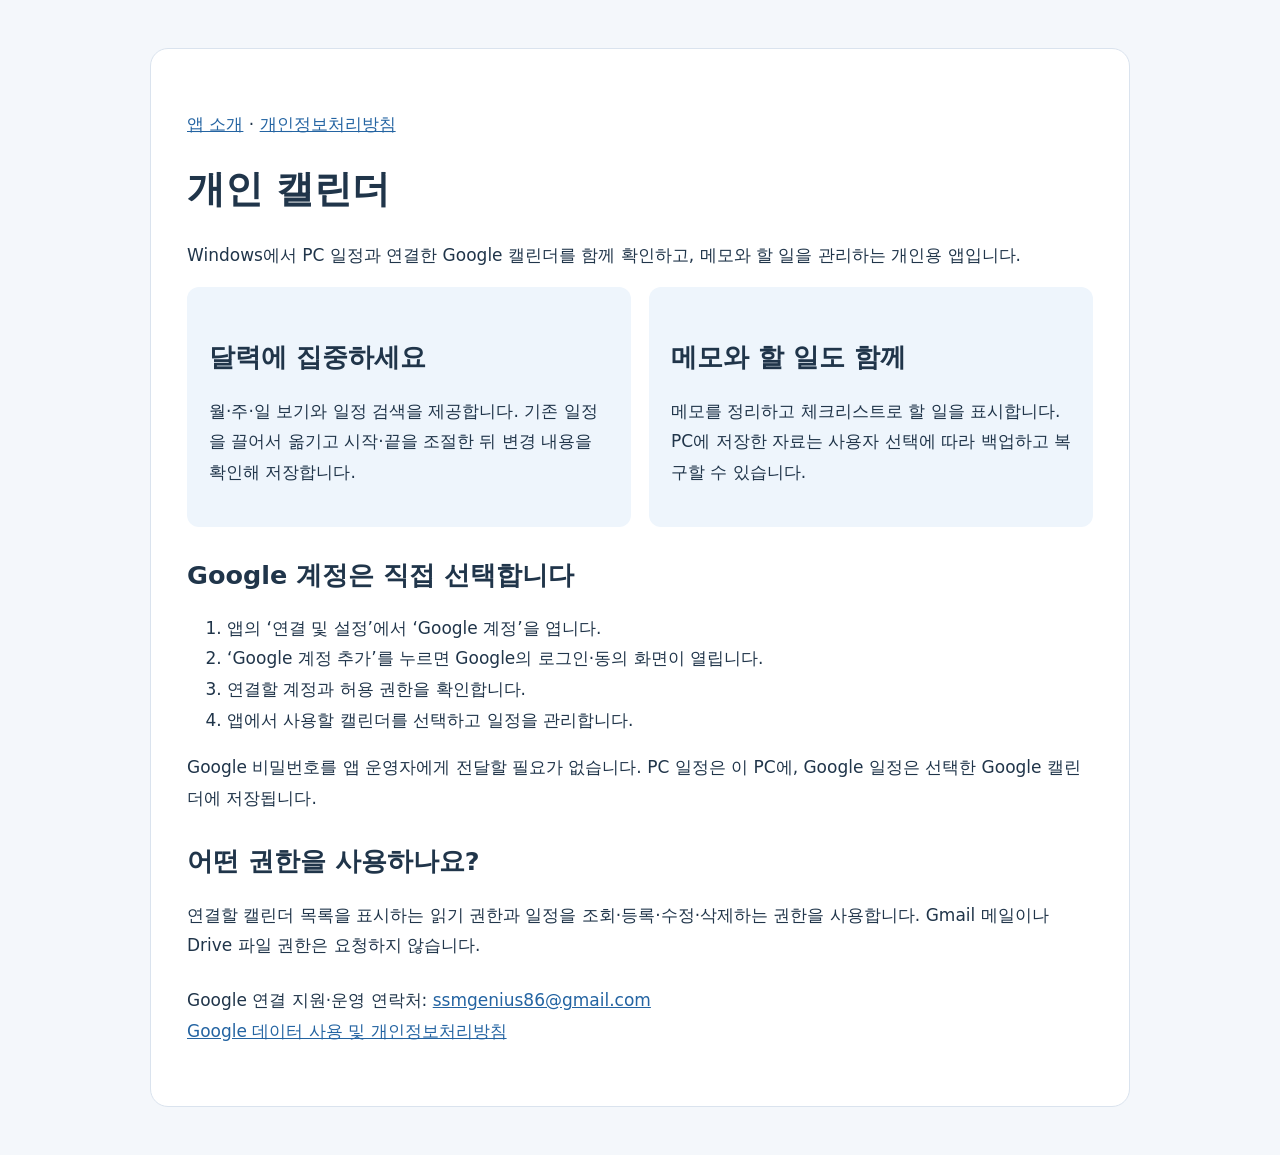
==== index.html @ bc4e9e03 "Publish Personal Calendar app information and privacy policy" ====
<!doctype html><html lang="ko"><meta charset="utf-8"><meta name="viewport" content="width=device-width,initial-scale=1"><link rel="stylesheet" href="style.css"><title>개인 캘린더 · Windows 일정과 메모</title><main><nav><a href="index.html">앱 소개</a> · <a href="privacy.html">개인정보처리방침</a></nav><h1>개인 캘린더</h1><p>Windows에서 PC 일정과 연결한 Google 캘린더를 함께 확인하고, 메모와 할 일을 관리하는 개인용 앱입니다.</p><div class="cards"><section class="card"><h2>달력에 집중하세요</h2><p>월·주·일 보기와 일정 검색을 제공합니다. 기존 일정을 끌어서 옮기고 시작·끝을 조절한 뒤 변경 내용을 확인해 저장합니다.</p></section><section class="card"><h2>메모와 할 일도 함께</h2><p>메모를 정리하고 체크리스트로 할 일을 표시합니다. PC에 저장한 자료는 사용자 선택에 따라 백업하고 복구할 수 있습니다.</p></section></div><h2>Google 계정은 직접 선택합니다</h2><ol><li>앱의 ‘연결 및 설정’에서 ‘Google 계정’을 엽니다.</li><li>‘Google 계정 추가’를 누르면 Google의 로그인·동의 화면이 열립니다.</li><li>연결할 계정과 허용 권한을 확인합니다.</li><li>앱에서 사용할 캘린더를 선택하고 일정을 관리합니다.</li></ol><p>Google 비밀번호를 앱 운영자에게 전달할 필요가 없습니다. PC 일정은 이 PC에, Google 일정은 선택한 Google 캘린더에 저장됩니다.</p><h2>어떤 권한을 사용하나요?</h2><p>연결할 캘린더 목록을 표시하는 읽기 권한과 일정을 조회·등록·수정·삭제하는 권한을 사용합니다. Gmail 메일이나 Drive 파일 권한은 요청하지 않습니다.</p><footer>Google 연결 지원·운영 연락처: <a href="mailto:ssmgenius86@gmail.com">ssmgenius86@gmail.com</a><br><a href="privacy.html">Google 데이터 사용 및 개인정보처리방침</a></footer></main></html>
---- style.css ----
*{box-sizing:border-box}body{margin:0;background:#f4f7fb;color:#20354a;font:17px/1.8 system-ui,sans-serif}main{max-width:980px;margin:48px auto;padding:36px;background:white;border:1px solid #dae3ee;border-radius:18px}h1,h2{line-height:1.3}h1{font-size:38px}h2{margin-top:32px}a{color:#2464a2}nav,footer{margin:24px 0}.cards{display:grid;grid-template-columns:1fr 1fr;gap:18px}.card{padding:22px;background:#eef5fc;border-radius:12px}table{width:100%;border-collapse:collapse}td,th{padding:14px;border-bottom:1px solid #dce5ef;text-align:left;vertical-align:top}@media(max-width:650px){main{margin:12px;padding:22px}.cards{grid-template-columns:1fr}h1{font-size:30px}table{font-size:14px}}
main,td,p,a{overflow-wrap:anywhere}
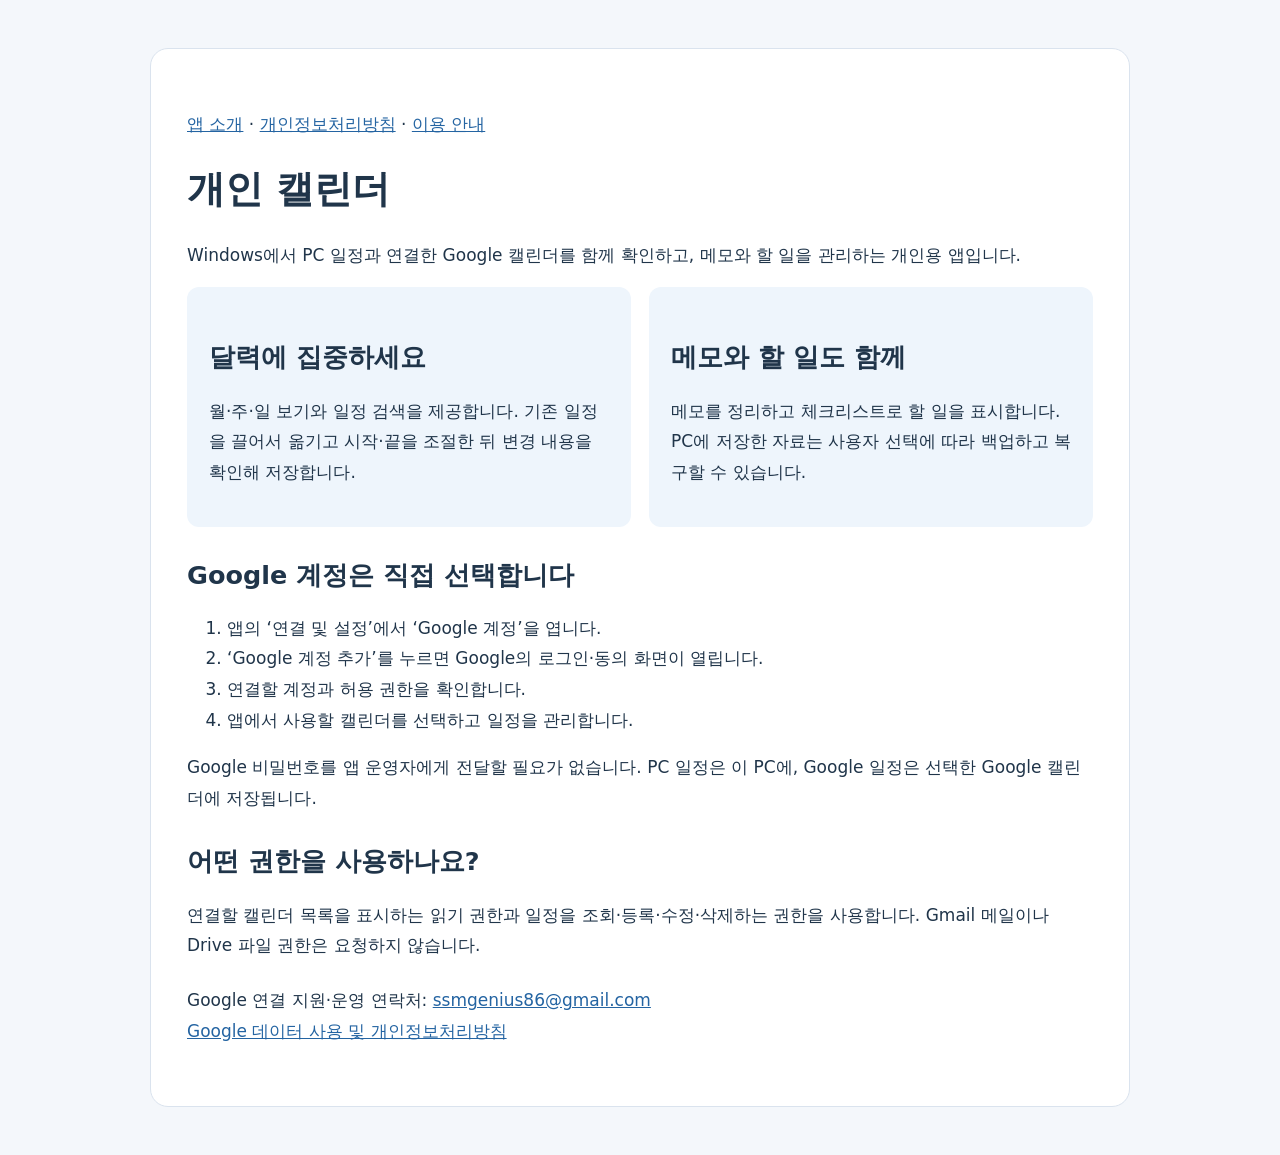
==== commit 65d8e081: "Link public app usage guidance from the homepage" ====
--- a/index.html
+++ b/index.html
@@ -1 +1 @@
-<!doctype html><html lang="ko"><meta charset="utf-8"><meta name="viewport" content="width=device-width,initial-scale=1"><link rel="stylesheet" href="style.css"><title>개인 캘린더 · Windows 일정과 메모</title><main><nav><a href="index.html">앱 소개</a> · <a href="privacy.html">개인정보처리방침</a></nav><h1>개인 캘린더</h1><p>Windows에서 PC 일정과 연결한 Google 캘린더를 함께 확인하고, 메모와 할 일을 관리하는 개인용 앱입니다.</p><div class="cards"><section class="card"><h2>달력에 집중하세요</h2><p>월·주·일 보기와 일정 검색을 제공합니다. 기존 일정을 끌어서 옮기고 시작·끝을 조절한 뒤 변경 내용을 확인해 저장합니다.</p></section><section class="card"><h2>메모와 할 일도 함께</h2><p>메모를 정리하고 체크리스트로 할 일을 표시합니다. PC에 저장한 자료는 사용자 선택에 따라 백업하고 복구할 수 있습니다.</p></section></div><h2>Google 계정은 직접 선택합니다</h2><ol><li>앱의 ‘연결 및 설정’에서 ‘Google 계정’을 엽니다.</li><li>‘Google 계정 추가’를 누르면 Google의 로그인·동의 화면이 열립니다.</li><li>연결할 계정과 허용 권한을 확인합니다.</li><li>앱에서 사용할 캘린더를 선택하고 일정을 관리합니다.</li></ol><p>Google 비밀번호를 앱 운영자에게 전달할 필요가 없습니다. PC 일정은 이 PC에, Google 일정은 선택한 Google 캘린더에 저장됩니다.</p><h2>어떤 권한을 사용하나요?</h2><p>연결할 캘린더 목록을 표시하는 읽기 권한과 일정을 조회·등록·수정·삭제하는 권한을 사용합니다. Gmail 메일이나 Drive 파일 권한은 요청하지 않습니다.</p><footer>Google 연결 지원·운영 연락처: <a href="mailto:ssmgenius86@gmail.com">ssmgenius86@gmail.com</a><br><a href="privacy.html">Google 데이터 사용 및 개인정보처리방침</a></footer></main></html>+<!doctype html><html lang="ko"><meta charset="utf-8"><meta name="viewport" content="width=device-width,initial-scale=1"><link rel="stylesheet" href="style.css"><title>개인 캘린더 · Windows 일정과 메모</title><main><nav><a href="index.html">앱 소개</a> · <a href="privacy.html">개인정보처리방침</a> · <a href="terms.html">이용 안내</a></nav><h1>개인 캘린더</h1><p>Windows에서 PC 일정과 연결한 Google 캘린더를 함께 확인하고, 메모와 할 일을 관리하는 개인용 앱입니다.</p><div class="cards"><section class="card"><h2>달력에 집중하세요</h2><p>월·주·일 보기와 일정 검색을 제공합니다. 기존 일정을 끌어서 옮기고 시작·끝을 조절한 뒤 변경 내용을 확인해 저장합니다.</p></section><section class="card"><h2>메모와 할 일도 함께</h2><p>메모를 정리하고 체크리스트로 할 일을 표시합니다. PC에 저장한 자료는 사용자 선택에 따라 백업하고 복구할 수 있습니다.</p></section></div><h2>Google 계정은 직접 선택합니다</h2><ol><li>앱의 ‘연결 및 설정’에서 ‘Google 계정’을 엽니다.</li><li>‘Google 계정 추가’를 누르면 Google의 로그인·동의 화면이 열립니다.</li><li>연결할 계정과 허용 권한을 확인합니다.</li><li>앱에서 사용할 캘린더를 선택하고 일정을 관리합니다.</li></ol><p>Google 비밀번호를 앱 운영자에게 전달할 필요가 없습니다. PC 일정은 이 PC에, Google 일정은 선택한 Google 캘린더에 저장됩니다.</p><h2>어떤 권한을 사용하나요?</h2><p>연결할 캘린더 목록을 표시하는 읽기 권한과 일정을 조회·등록·수정·삭제하는 권한을 사용합니다. Gmail 메일이나 Drive 파일 권한은 요청하지 않습니다.</p><footer>Google 연결 지원·운영 연락처: <a href="mailto:ssmgenius86@gmail.com">ssmgenius86@gmail.com</a><br><a href="privacy.html">Google 데이터 사용 및 개인정보처리방침</a></footer></main></html>
